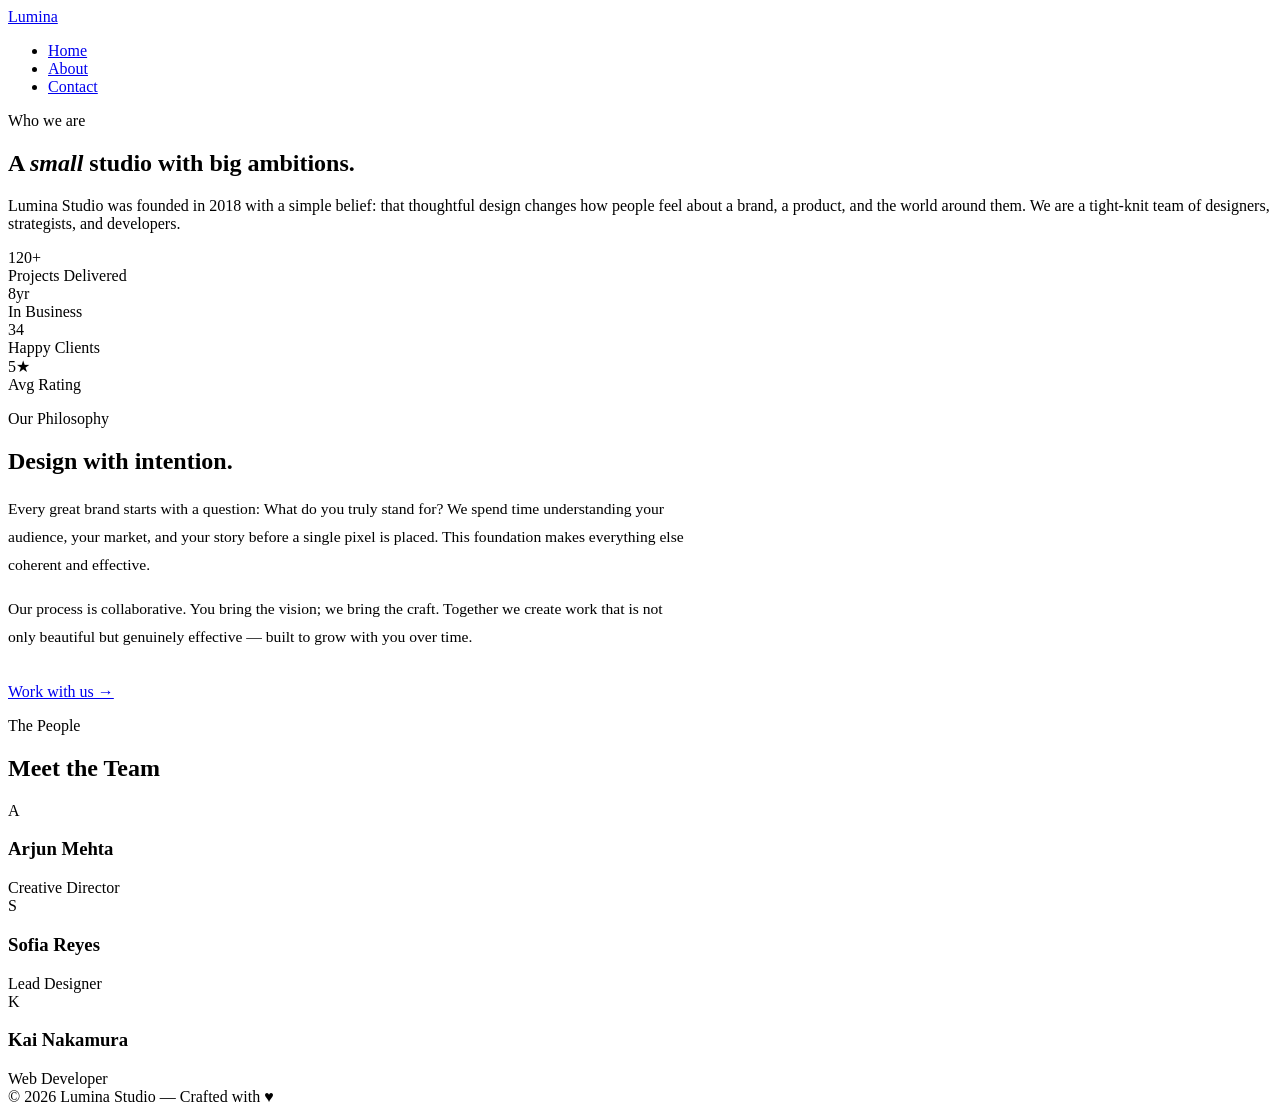
==== about.html @ 3d3a6e3c "Create about.html" ====
<!DOCTYPE html>
<html lang="en">
<head>
  <meta charset="UTF-8"/>
  <meta name="viewport" content="width=device-width, initial-scale=1.0"/>
  <title>Lumina Studio — About</title>
  <link rel="stylesheet" href="style.css"/>
</head>
<body>
  <nav>
    <a href="index.html" class="brand">Lumina</a>
    <ul class="nav-links">
      <li><a href="index.html">Home</a></li>
      <li><a href="about.html" class="active">About</a></li>
      <li><a href="contact.html">Contact</a></li>
    </ul>
  </nav>
  <main>
    <section class="about-banner">
      <div>
        <p class="tag">Who we are</p>
        <h1>A <em>small</em> studio with big ambitions.</h1>
        <p>Lumina Studio was founded in 2018 with a simple belief: that thoughtful design changes how people feel about a brand, a product, and the world around them. We are a tight-knit team of designers, strategists, and developers.</p>
      </div>
      <div class="stats-grid">
        <div class="stat">
          <div class="stat-num">120+</div>
          <div class="stat-label">Projects Delivered</div>
        </div>
        <div class="stat">
          <div class="stat-num">8yr</div>
          <div class="stat-label">In Business</div>
        </div>
        <div class="stat">
          <div class="stat-num">34</div>
          <div class="stat-label">Happy Clients</div>
        </div>
        <div class="stat">
          <div class="stat-num">5★</div>
          <div class="stat-label">Avg Rating</div>
        </div>
      </div>
    </section>

    <section class="section">
      <p class="tag">Our Philosophy</p>
      <h2 class="section-title">Design with intention.</h2>
      <p style="color:var(--muted);line-height:1.8;max-width:680px;margin-top:1rem;font-size:0.975rem;">Every great brand starts with a question: What do you truly stand for? We spend time understanding your audience, your market, and your story before a single pixel is placed. This foundation makes everything else coherent and effective.</p>
      <p style="color:var(--muted);line-height:1.8;max-width:680px;margin-top:1rem;font-size:0.975rem;">Our process is collaborative. You bring the vision; we bring the craft. Together we create work that is not only beautiful but genuinely effective — built to grow with you over time.</p>
      <div style="margin-top:2rem;">
        <a href="contact.html" class="btn btn-ghost">Work with us →</a>
      </div>
    </section>

    <section class="section-sm" style="background:var(--surface);border-top:1px solid var(--border);">
      <p class="tag">The People</p>
      <h2 class="section-title">Meet the Team</h2>
      <div class="team-grid">
        <div class="team-card">
          <div class="team-avatar av1">A</div>
          <div class="team-info">
            <h3>Arjun Mehta</h3>
            <span>Creative Director</span>
          </div>
        </div>
        <div class="team-card">
          <div class="team-avatar av2">S</div>
          <div class="team-info">
            <h3>Sofia Reyes</h3>
            <span>Lead Designer</span>
          </div>
        </div>
        <div class="team-card">
          <div class="team-avatar av3">K</div>
          <div class="team-info">
            <h3>Kai Nakamura</h3>
            <span>Web Developer</span>
          </div>
        </div>
      </div>
    </section>
  </main>
  <footer>© 2026 Lumina Studio — Crafted with <span>♥</span></footer>
</body>
</html>
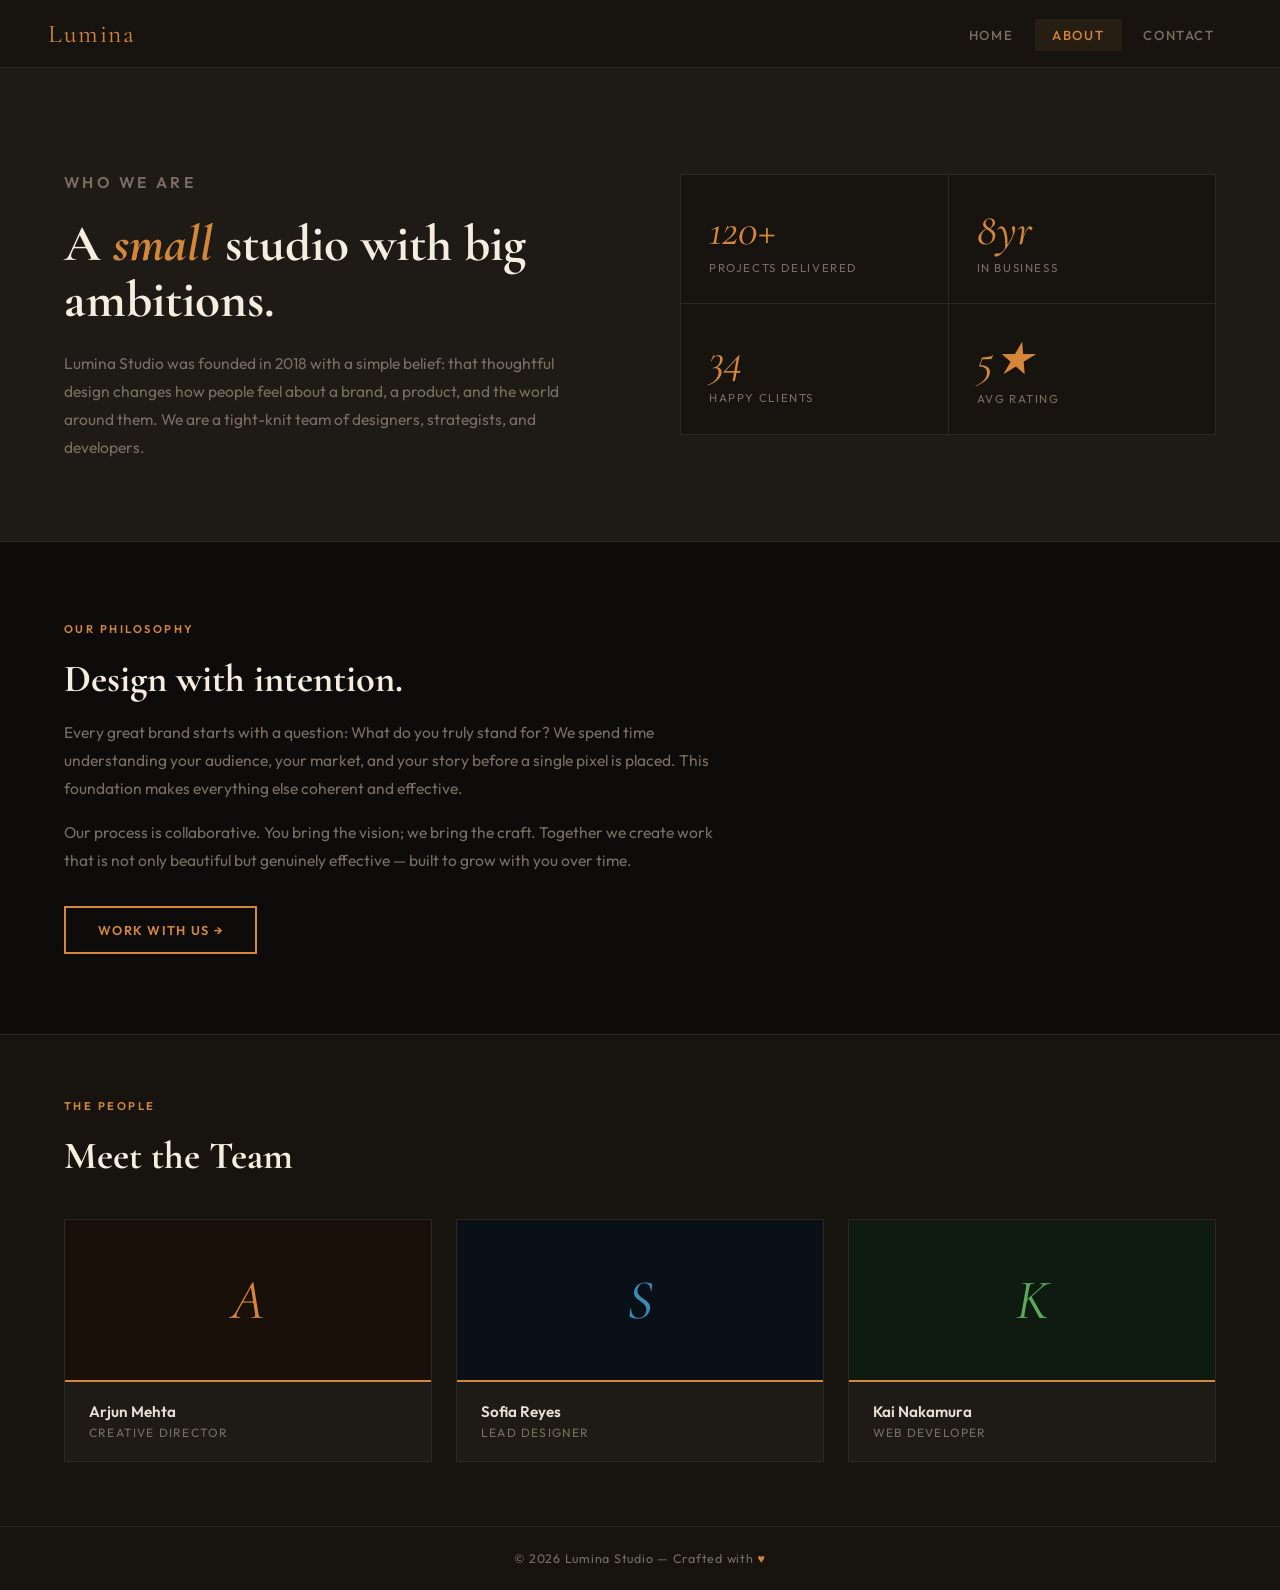
==== commit ea1bbaab: "Update about.html" ====
--- a/about.html
+++ b/about.html
@@ -1,6 +1,15 @@
 <!DOCTYPE html>
 <html lang="en">
 <head>
+  <!-- Google tag (gtag.js) -->
+<script async src="https://www.googletagmanager.com/gtag/js?id=G-B1W0Z21D50"></script>
+<script>
+  window.dataLayer = window.dataLayer || [];
+  function gtag(){dataLayer.push(arguments);}
+  gtag('js', new Date());
+
+  gtag('config', 'G-B1W0Z21D50');
+</script>
   <meta charset="UTF-8"/>
   <meta name="viewport" content="width=device-width, initial-scale=1.0"/>
   <title>Lumina Studio — About</title>
--- a/style.css
+++ b/style.css
@@ -0,0 +1,560 @@
+@import url('https://fonts.googleapis.com/css2?family=Cormorant+Garamond:ital,wght@0,400;0,600;1,400&family=Outfit:wght@300;400;500;600&display=swap');
+
+:root {
+  --bg: #0e0c0a;
+  --surface: #171410;
+  --card: #1e1a16;
+  --border: #2e2820;
+  --accent: #d4873a;
+  --accent2: #e8a857;
+  --text: #e8e0d4;
+  --muted: #7a6e62;
+  --light: #f5ede0;
+}
+
+*, *::before, *::after { box-sizing: border-box; margin: 0; padding: 0; }
+
+html { scroll-behavior: smooth; }
+
+body {
+  font-family: 'Outfit', sans-serif;
+  background: var(--bg);
+  color: var(--text);
+  min-height: 100vh;
+  display: flex;
+  flex-direction: column;
+}
+
+/* ── NAV ── */
+nav {
+  background: var(--surface);
+  border-bottom: 1px solid var(--border);
+  padding: 0 3rem;
+  height: 68px;
+  display: flex;
+  align-items: center;
+  justify-content: space-between;
+  position: sticky;
+  top: 0;
+  z-index: 99;
+}
+
+.brand {
+  font-family: 'Cormorant Garamond', serif;
+  font-size: 1.6rem;
+  color: var(--accent);
+  text-decoration: none;
+  letter-spacing: 0.06em;
+}
+
+.nav-links {
+  list-style: none;
+  display: flex;
+  gap: 0.25rem;
+}
+
+.nav-links a {
+  text-decoration: none;
+  color: var(--muted);
+  font-size: 0.82rem;
+  font-weight: 500;
+  letter-spacing: 0.12em;
+  text-transform: uppercase;
+  padding: 0.5rem 1.1rem;
+  border-radius: 2px;
+  transition: color 0.2s, background 0.2s;
+}
+
+.nav-links a:hover,
+.nav-links a.active {
+  color: var(--accent);
+  background: rgba(212,135,58,0.08);
+}
+
+/* ── MAIN ── */
+main { flex: 1; }
+
+/* ── FOOTER ── */
+footer {
+  background: var(--surface);
+  border-top: 1px solid var(--border);
+  text-align: center;
+  padding: 1.5rem;
+  font-size: 0.78rem;
+  color: var(--muted);
+  letter-spacing: 0.06em;
+}
+
+footer span { color: var(--accent); }
+
+/* ── HERO ── */
+.hero {
+  display: grid;
+  grid-template-columns: 1fr 1fr;
+  min-height: calc(100vh - 68px);
+}
+
+.hero-left {
+  display: flex;
+  flex-direction: column;
+  justify-content: center;
+  padding: 6rem 4rem;
+}
+
+.tag {
+  font-size: 0.7rem;
+  text-transform: uppercase;
+  letter-spacing: 0.22em;
+  color: var(--accent);
+  font-weight: 600;
+  margin-bottom: 1.25rem;
+}
+
+.hero-title {
+  font-family: 'Cormorant Garamond', serif;
+  font-size: clamp(3rem, 4.5vw, 5rem);
+  line-height: 1.08;
+  color: var(--light);
+  margin-bottom: 1.5rem;
+}
+
+.hero-title em {
+  font-style: italic;
+  color: var(--accent);
+}
+
+.hero-desc {
+  color: var(--muted);
+  font-size: 1rem;
+  line-height: 1.75;
+  max-width: 420px;
+  margin-bottom: 2.5rem;
+}
+
+.btn {
+  display: inline-block;
+  background: var(--accent);
+  color: #0e0c0a;
+  text-decoration: none;
+  padding: 0.85rem 2rem;
+  font-size: 0.8rem;
+  font-weight: 600;
+  letter-spacing: 0.1em;
+  text-transform: uppercase;
+  border: 2px solid var(--accent);
+  transition: background 0.2s, color 0.2s;
+}
+
+.btn:hover {
+  background: transparent;
+  color: var(--accent);
+}
+
+.btn-ghost {
+  background: transparent;
+  color: var(--accent);
+}
+.btn-ghost:hover {
+  background: var(--accent);
+  color: #0e0c0a;
+}
+
+.hero-right {
+  background: var(--card);
+  border-left: 1px solid var(--border);
+  display: flex;
+  align-items: center;
+  justify-content: center;
+  position: relative;
+  overflow: hidden;
+}
+
+.hero-pattern {
+  position: absolute;
+  inset: 0;
+  background-image:
+    linear-gradient(rgba(212,135,58,0.08) 1px, transparent 1px),
+    linear-gradient(90deg, rgba(212,135,58,0.08) 1px, transparent 1px);
+  background-size: 52px 52px;
+}
+
+.hero-orb {
+  position: relative;
+  z-index: 1;
+  width: 260px;
+  height: 260px;
+  border-radius: 50%;
+  border: 1.5px solid rgba(212,135,58,0.35);
+  display: flex;
+  align-items: center;
+  justify-content: center;
+}
+
+.hero-orb::before {
+  content: '';
+  position: absolute;
+  width: 180px;
+  height: 180px;
+  border-radius: 50%;
+  background: radial-gradient(circle, rgba(212,135,58,0.15) 0%, transparent 70%);
+}
+
+.hero-orb span {
+  font-family: 'Cormorant Garamond', serif;
+  font-size: 4.5rem;
+  color: var(--accent);
+  font-style: italic;
+  position: relative;
+  z-index: 1;
+}
+
+/* ── SERVICES SECTION ── */
+.section {
+  padding: 5rem 4rem;
+}
+
+.section-sm {
+  padding: 4rem 4rem;
+}
+
+.section-header {
+  margin-bottom: 3rem;
+}
+
+.section-title {
+  font-family: 'Cormorant Garamond', serif;
+  font-size: 2.4rem;
+  color: var(--light);
+  margin-top: 0.4rem;
+  line-height: 1.2;
+}
+
+.cards-grid {
+  display: grid;
+  grid-template-columns: repeat(3, 1fr);
+  gap: 1.25rem;
+}
+
+.card {
+  background: var(--card);
+  border: 1px solid var(--border);
+  border-top: 2px solid var(--accent);
+  padding: 2rem;
+  transition: border-color 0.2s, transform 0.2s;
+}
+
+.card:hover {
+  border-color: var(--accent);
+  transform: translateY(-4px);
+}
+
+.card-num {
+  font-family: 'Cormorant Garamond', serif;
+  font-size: 2.8rem;
+  color: var(--border);
+  font-style: italic;
+  margin-bottom: 1rem;
+}
+
+.card h3 {
+  font-size: 0.95rem;
+  font-weight: 600;
+  letter-spacing: 0.05em;
+  margin-bottom: 0.6rem;
+  color: var(--text);
+}
+
+.card p {
+  font-size: 0.875rem;
+  color: var(--muted);
+  line-height: 1.65;
+}
+
+/* ── ABOUT PAGE ── */
+.about-banner {
+  background: var(--card);
+  border-bottom: 1px solid var(--border);
+  padding: 5rem 4rem;
+  display: grid;
+  grid-template-columns: 1fr 1fr;
+  gap: 5rem;
+  align-items: center;
+}
+
+.about-banner h1 {
+  font-family: 'Cormorant Garamond', serif;
+  font-size: clamp(2.5rem, 4vw, 4rem);
+  color: var(--light);
+  line-height: 1.1;
+}
+
+.about-banner h1 em { color: var(--accent); font-style: italic; }
+
+.about-banner p {
+  color: var(--muted);
+  font-size: 0.975rem;
+  line-height: 1.8;
+  margin-top: 1.25rem;
+}
+
+.stats-grid {
+  display: grid;
+  grid-template-columns: 1fr 1fr;
+  gap: 1px;
+  background: var(--border);
+  border: 1px solid var(--border);
+}
+
+.stat {
+  background: var(--surface);
+  padding: 1.75rem;
+}
+
+.stat-num {
+  font-family: 'Cormorant Garamond', serif;
+  font-size: 2.8rem;
+  color: var(--accent);
+  font-style: italic;
+}
+
+.stat-label {
+  font-size: 0.72rem;
+  text-transform: uppercase;
+  letter-spacing: 0.14em;
+  color: var(--muted);
+  margin-top: 0.2rem;
+}
+
+.team-grid {
+  display: grid;
+  grid-template-columns: repeat(3, 1fr);
+  gap: 1.5rem;
+  margin-top: 2.5rem;
+}
+
+.team-card {
+  background: var(--card);
+  border: 1px solid var(--border);
+  overflow: hidden;
+}
+
+.team-avatar {
+  height: 160px;
+  display: flex;
+  align-items: center;
+  justify-content: center;
+  font-family: 'Cormorant Garamond', serif;
+  font-size: 3.5rem;
+  font-style: italic;
+}
+
+.av1 { background: #1a100a; color: #d4873a; }
+.av2 { background: #0a1018; color: #3a8ab4; }
+.av3 { background: #0f1a10; color: #5aaa5a; }
+
+.team-info {
+  padding: 1.25rem 1.5rem;
+  border-top: 2px solid var(--accent);
+}
+
+.team-info h3 { font-size: 0.95rem; font-weight: 600; color: var(--text); }
+.team-info span { font-size: 0.75rem; color: var(--muted); text-transform: uppercase; letter-spacing: 0.1em; }
+
+/* ── CONTACT PAGE ── */
+.contact-layout {
+  display: grid;
+  grid-template-columns: 380px 1fr;
+  min-height: calc(100vh - 68px);
+}
+
+.contact-sidebar {
+  background: var(--card);
+  border-right: 1px solid var(--border);
+  padding: 4rem 2.5rem;
+  display: flex;
+  flex-direction: column;
+  justify-content: center;
+}
+
+.contact-sidebar h2 {
+  font-family: 'Cormorant Garamond', serif;
+  font-size: 2.5rem;
+  color: var(--light);
+  line-height: 1.15;
+  margin-bottom: 2.5rem;
+}
+
+.contact-sidebar h2 em { color: var(--accent); font-style: italic; }
+
+.detail-item {
+  margin-bottom: 1.75rem;
+  padding-left: 1rem;
+  border-left: 2px solid var(--accent);
+}
+
+.detail-item .dl { font-size: 0.68rem; text-transform: uppercase; letter-spacing: 0.16em; color: var(--muted); margin-bottom: 0.3rem; }
+.detail-item .dv { color: var(--text); font-size: 0.9rem; }
+
+.contact-form-area {
+  padding: 4rem 4rem;
+  display: flex;
+  flex-direction: column;
+  justify-content: center;
+}
+
+.form-heading {
+  font-family: 'Cormorant Garamond', serif;
+  font-size: 2rem;
+  color: var(--light);
+  margin-bottom: 2rem;
+}
+
+.form-row {
+  display: grid;
+  grid-template-columns: 1fr 1fr;
+  gap: 1.25rem;
+}
+
+.field {
+  margin-bottom: 1.4rem;
+}
+
+.field label {
+  display: block;
+  font-size: 0.7rem;
+  text-transform: uppercase;
+  letter-spacing: 0.14em;
+  color: var(--muted);
+  margin-bottom: 0.5rem;
+  font-weight: 500;
+}
+
+.field input,
+.field textarea,
+.field select {
+  width: 100%;
+  background: var(--card);
+  border: 1px solid var(--border);
+  border-bottom: 2px solid var(--muted);
+  padding: 0.8rem 1rem;
+  font-family: 'Outfit', sans-serif;
+  font-size: 0.92rem;
+  color: var(--text);
+  outline: none;
+  appearance: none;
+  transition: border-color 0.2s, background 0.2s;
+}
+
+.field input:focus,
+.field textarea:focus,
+.field select:focus {
+  border-bottom-color: var(--accent);
+  background: #201c18;
+}
+
+.field input::placeholder,
+.field textarea::placeholder { color: #4a4038; }
+
+.field textarea { resize: vertical; min-height: 110px; }
+
+.field select option { background: var(--surface); }
+
+.submit-link {
+  display: inline-block;
+  background: var(--accent);
+  color: #0e0c0a;
+  text-decoration: none;
+  padding: 0.9rem 2.5rem;
+  font-size: 0.8rem;
+  font-weight: 600;
+  letter-spacing: 0.12em;
+  text-transform: uppercase;
+  border: 2px solid var(--accent);
+  margin-top: 0.5rem;
+  transition: background 0.2s, color 0.2s;
+}
+
+.submit-link:hover {
+  background: transparent;
+  color: var(--accent);
+}
+
+/* ── THANKYOU PAGE ── */
+.thanks-page {
+  min-height: calc(100vh - 68px);
+  display: flex;
+  align-items: center;
+  justify-content: center;
+  position: relative;
+  overflow: hidden;
+}
+
+.thanks-bg {
+  position: absolute;
+  inset: 0;
+  background:
+    radial-gradient(ellipse at 30% 50%, rgba(212,135,58,0.06) 0%, transparent 60%),
+    radial-gradient(ellipse at 75% 20%, rgba(212,135,58,0.04) 0%, transparent 50%);
+}
+
+.thanks-box {
+  position: relative;
+  z-index: 1;
+  text-align: center;
+  max-width: 560px;
+  padding: 4rem;
+  background: var(--card);
+  border: 1px solid var(--border);
+  border-top: 3px solid var(--accent);
+}
+
+.check-ring {
+  width: 80px;
+  height: 80px;
+  border-radius: 50%;
+  border: 2px solid var(--accent);
+  display: flex;
+  align-items: center;
+  justify-content: center;
+  margin: 0 auto 2rem;
+}
+
+.check-ring svg {
+  width: 34px;
+  height: 34px;
+  stroke: var(--accent);
+  fill: none;
+  stroke-width: 2.5;
+  stroke-linecap: round;
+  stroke-linejoin: round;
+}
+
+.thanks-box h1 {
+  font-family: 'Cormorant Garamond', serif;
+  font-size: 3rem;
+  color: var(--light);
+  line-height: 1.1;
+  margin-bottom: 0.5rem;
+}
+
+.thanks-box h1 em { color: var(--accent); font-style: italic; }
+
+.thanks-divider {
+  width: 48px;
+  height: 2px;
+  background: var(--accent);
+  margin: 1.25rem auto;
+}
+
+.thanks-box p {
+  color: var(--muted);
+  font-size: 0.95rem;
+  line-height: 1.75;
+  margin-bottom: 2rem;
+}
+
+.thanks-btns {
+  display: flex;
+  gap: 1rem;
+  justify-content: center;
+}
